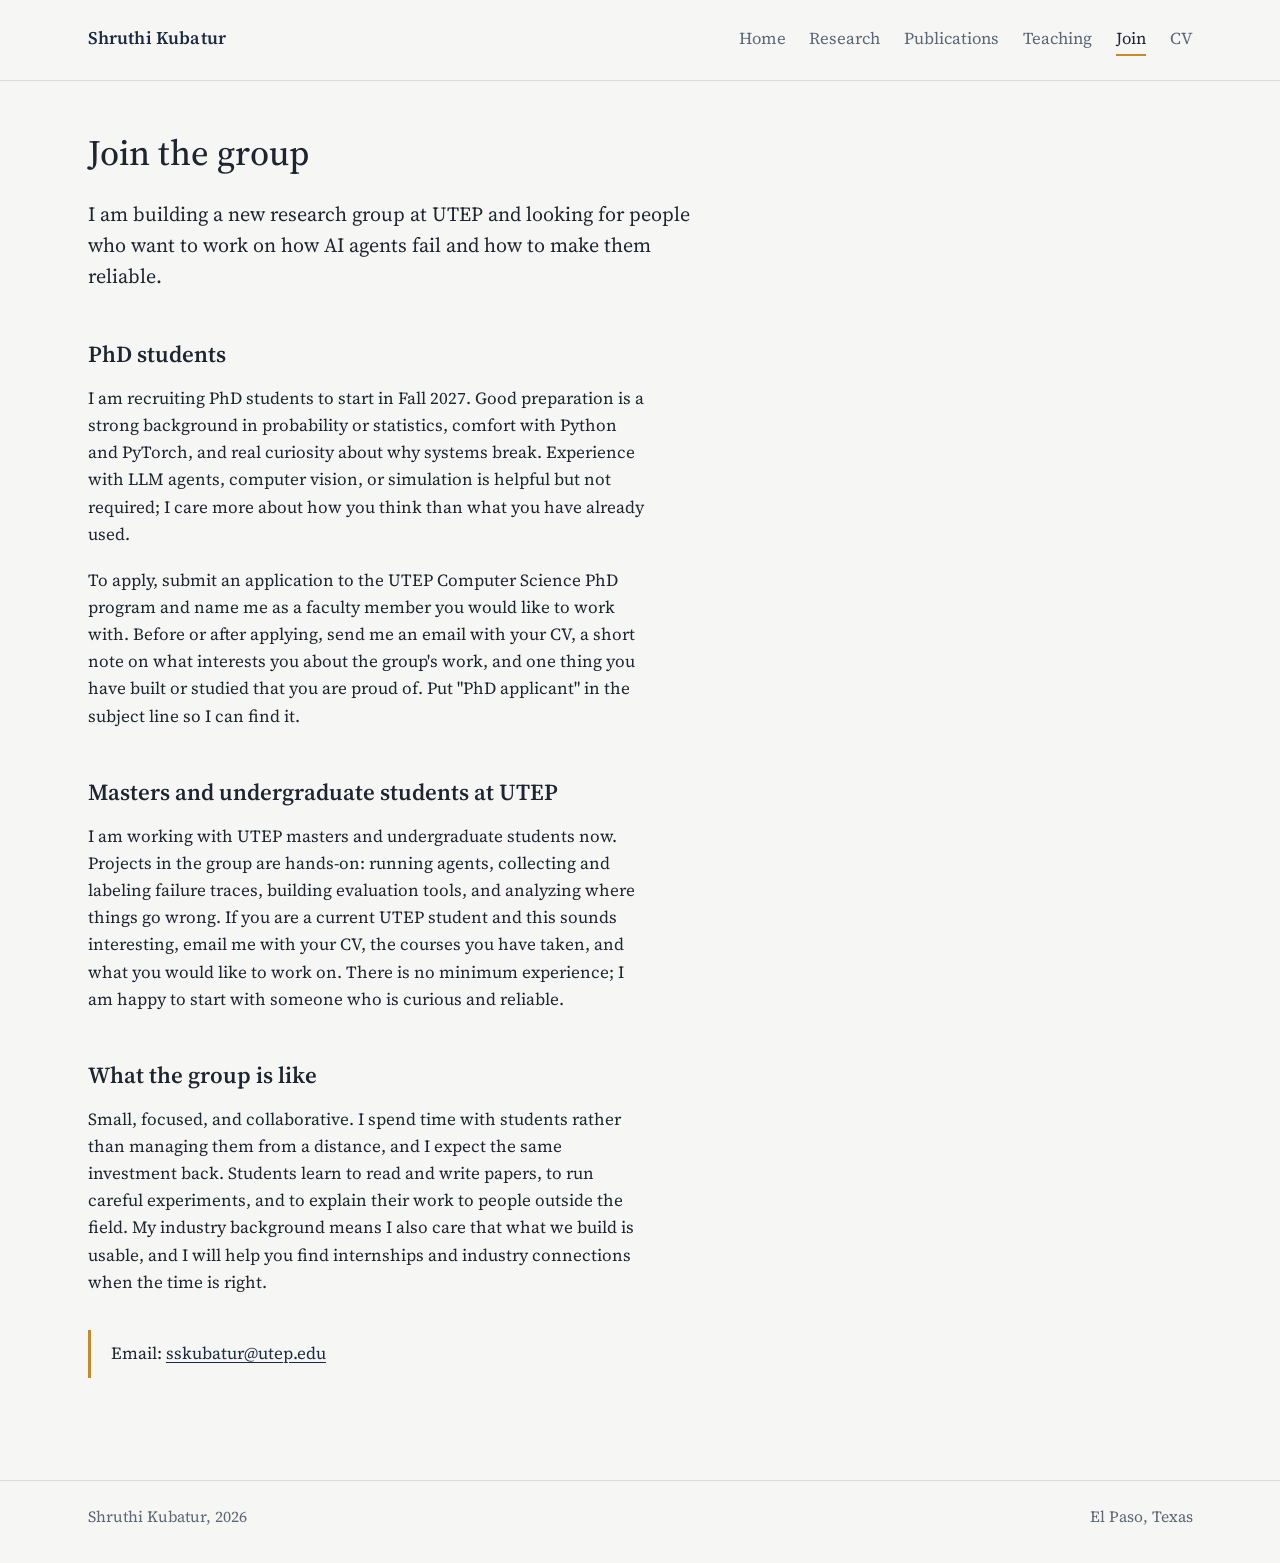
==== join.html @ d02efb8e "Move site to repo root" ====
<!DOCTYPE html>
<html lang="en">
<head>
<meta charset="utf-8">
<meta name="viewport" content="width=device-width, initial-scale=1">
<title>Join | Shruthi Kubatur</title>
<link rel="preconnect" href="https://fonts.googleapis.com">
<link href="https://fonts.googleapis.com/css2?family=Source+Serif+4:opsz,wght@8..60,400;8..60,500;8..60,600&display=swap" rel="stylesheet">
<link rel="stylesheet" href="style.css">
</head>
<body>

<header>
  <div class="wrap">
    <a class="brand" href="index.html">Shruthi Kubatur</a>
    <nav>
      <a href="index.html">Home</a>
      <a href="research.html">Research</a>
      <a href="publications.html">Publications</a>
      <a href="teaching.html">Teaching</a>
      <a href="join.html" aria-current="page">Join</a>
      <a href="assets/cv.pdf">CV</a>
    </nav>
  </div>
</header>

<main>
  <div class="wrap">
    <h1>Join the group</h1>

    <p class="lede">I am building a new research group at UTEP and looking for people who want to work on how AI agents fail and how to make them reliable.</p>

    <h2>PhD students</h2>
    <p>I am recruiting PhD students to start in Fall 2027. Good preparation is a strong background in probability or statistics, comfort with Python and PyTorch, and real curiosity about why systems break. Experience with LLM agents, computer vision, or simulation is helpful but not required; I care more about how you think than what you have already used.</p>
    <p>To apply, submit an application to the UTEP Computer Science PhD program and name me as a faculty member you would like to work with. Before or after applying, send me an email with your CV, a short note on what interests you about the group's work, and one thing you have built or studied that you are proud of. Put "PhD applicant" in the subject line so I can find it.</p>

    <h2>Masters and undergraduate students at UTEP</h2>
    <p>I am working with UTEP masters and undergraduate students now. Projects in the group are hands-on: running agents, collecting and labeling failure traces, building evaluation tools, and analyzing where things go wrong. If you are a current UTEP student and this sounds interesting, email me with your CV, the courses you have taken, and what you would like to work on. There is no minimum experience; I am happy to start with someone who is curious and reliable.</p>

    <h2>What the group is like</h2>
    <p>Small, focused, and collaborative. I spend time with students rather than managing them from a distance, and I expect the same investment back. Students learn to read and write papers, to run careful experiments, and to explain their work to people outside the field. My industry background means I also care that what we build is usable, and I will help you find internships and industry connections when the time is right.</p>

    <div class="note">
      <p>Email: <a href="mailto:sskubatur@utep.edu">sskubatur@utep.edu</a></p>
    </div>
  </div>
</main>

<footer>
  <div class="wrap">
    <span>Shruthi Kubatur, 2026</span>
    <span>El Paso, Texas</span>
  </div>
</footer>

</body>
</html>
---- style.css ----
:root {
  --navy: #1B2A41;
  --paper: #F6F7F5;
  --ink: #1F2530;
  --slate: #5C6675;
  --line: #D9DDD8;
  --amber: #C8892B;
  --measure: 62ch;
}

* { box-sizing: border-box; }

html { font-size: 17px; }

body {
  margin: 0;
  font-family: "Source Serif 4", "Iowan Old Style", Georgia, serif;
  font-optical-sizing: auto;
  color: var(--ink);
  background: var(--paper);
  line-height: 1.6;
  -webkit-font-smoothing: antialiased;
}

a { color: var(--navy); text-decoration-thickness: 1px; text-underline-offset: 3px; }
a:hover { color: var(--amber); }
a:focus-visible { outline: 2px solid var(--amber); outline-offset: 3px; }

.wrap {
  max-width: 68rem;
  margin: 0 auto;
  padding: 0 1.5rem;
}

/* Header */
header {
  border-bottom: 1px solid var(--line);
}
header .wrap {
  display: flex;
  align-items: baseline;
  justify-content: space-between;
  gap: 2rem;
  padding-top: 1.4rem;
  padding-bottom: 1.4rem;
  flex-wrap: wrap;
}
.brand {
  font-weight: 600;
  font-size: 1.05rem;
  text-decoration: none;
  letter-spacing: 0.01em;
}
nav { display: flex; gap: 1.4rem; flex-wrap: wrap; }
nav a { text-decoration: none; color: var(--slate); font-size: 0.98rem; }
nav a[aria-current="page"] { color: var(--ink); border-bottom: 2px solid var(--amber); padding-bottom: 2px; }
nav a:hover { color: var(--ink); }

/* Hero (home only) */
.hero {
  background: var(--navy);
  color: #E8EBEF;
}
.hero .wrap {
  display: grid;
  grid-template-columns: 1.4fr 1fr;
  gap: 3rem;
  align-items: end;
  padding-top: 3.5rem;
}
.hero h1 {
  font-size: clamp(2rem, 4.5vw, 3.2rem);
  font-weight: 500;
  line-height: 1.12;
  margin: 0 0 1rem;
  color: #fff;
  max-width: 16ch;
}
.hero p.role {
  margin: 0 0 2rem;
  color: #B9C2CE;
  font-size: 1.05rem;
  max-width: 34ch;
}
.hero figure { margin: 0; align-self: end; justify-self: end; }
.hero img {
  display: block;
  width: 100%;
  max-width: 300px;
  height: auto;
  -webkit-mask-image: linear-gradient(to right, transparent, #000 18%, #000 82%, transparent),
                      linear-gradient(to bottom, transparent, #000 15%);
  mask-image: linear-gradient(to right, transparent, #000 18%, #000 82%, transparent),
              linear-gradient(to bottom, transparent, #000 15%);
  -webkit-mask-composite: source-in;
  mask-composite: intersect;
}
.trajectory { width: 100%; height: auto; display: block; margin-bottom: 2.5rem; }

/* Main content */
main .wrap { padding-top: 3rem; padding-bottom: 4rem; }
main h1 {
  font-size: 2.1rem;
  font-weight: 500;
  line-height: 1.15;
  margin: 0 0 1.5rem;
}
main h2 {
  font-size: 1.35rem;
  font-weight: 600;
  margin: 2.6rem 0 0.7rem;
}
main h2:first-child { margin-top: 0; }
main p, main li { max-width: var(--measure); }
main p { margin: 0 0 1.1rem; }

.lede { font-size: 1.18rem; line-height: 1.55; }

.note {
  border-left: 3px solid var(--amber);
  padding: 0.6rem 0 0.6rem 1.2rem;
  margin: 2rem 0;
  max-width: var(--measure);
}
.note p { margin: 0; }

.two-col {
  display: grid;
  grid-template-columns: 1fr 1fr;
  gap: 3rem;
}

/* Publication list */
.pubs { list-style: none; padding: 0; margin: 0; }
.pubs li { padding: 0.9rem 0; border-top: 1px solid var(--line); }
.pubs li:last-child { border-bottom: 1px solid var(--line); }
.pubs .title { display: block; font-weight: 600; }
.pubs .venue { color: var(--slate); }
.year-head { color: var(--slate); font-weight: 400; font-size: 1rem; margin: 2.2rem 0 0.4rem; }

/* Plain lists */
main ul.plain { padding-left: 1.1rem; }
main ul.plain li { margin-bottom: 0.5rem; }

dl { max-width: var(--measure); }
dt { font-weight: 600; margin-top: 1rem; }
dd { margin: 0.2rem 0 0; color: var(--ink); }

footer {
  border-top: 1px solid var(--line);
  color: var(--slate);
  font-size: 0.92rem;
}
footer .wrap { padding-top: 1.4rem; padding-bottom: 2rem; display: flex; justify-content: space-between; flex-wrap: wrap; gap: 1rem; }

@media (max-width: 720px) {
  html { font-size: 16px; }
  .hero .wrap { grid-template-columns: 1fr; gap: 1.5rem; }
  .hero figure { justify-self: start; }
  .hero img { max-width: 220px; }
  .two-col { grid-template-columns: 1fr; gap: 1.5rem; }
}

@media (prefers-reduced-motion: no-preference) {
  .trajectory .branch { stroke-dasharray: 260; stroke-dashoffset: 260; animation: draw 1.2s ease-out 0.4s forwards; }
  @keyframes draw { to { stroke-dashoffset: 0; } }
}
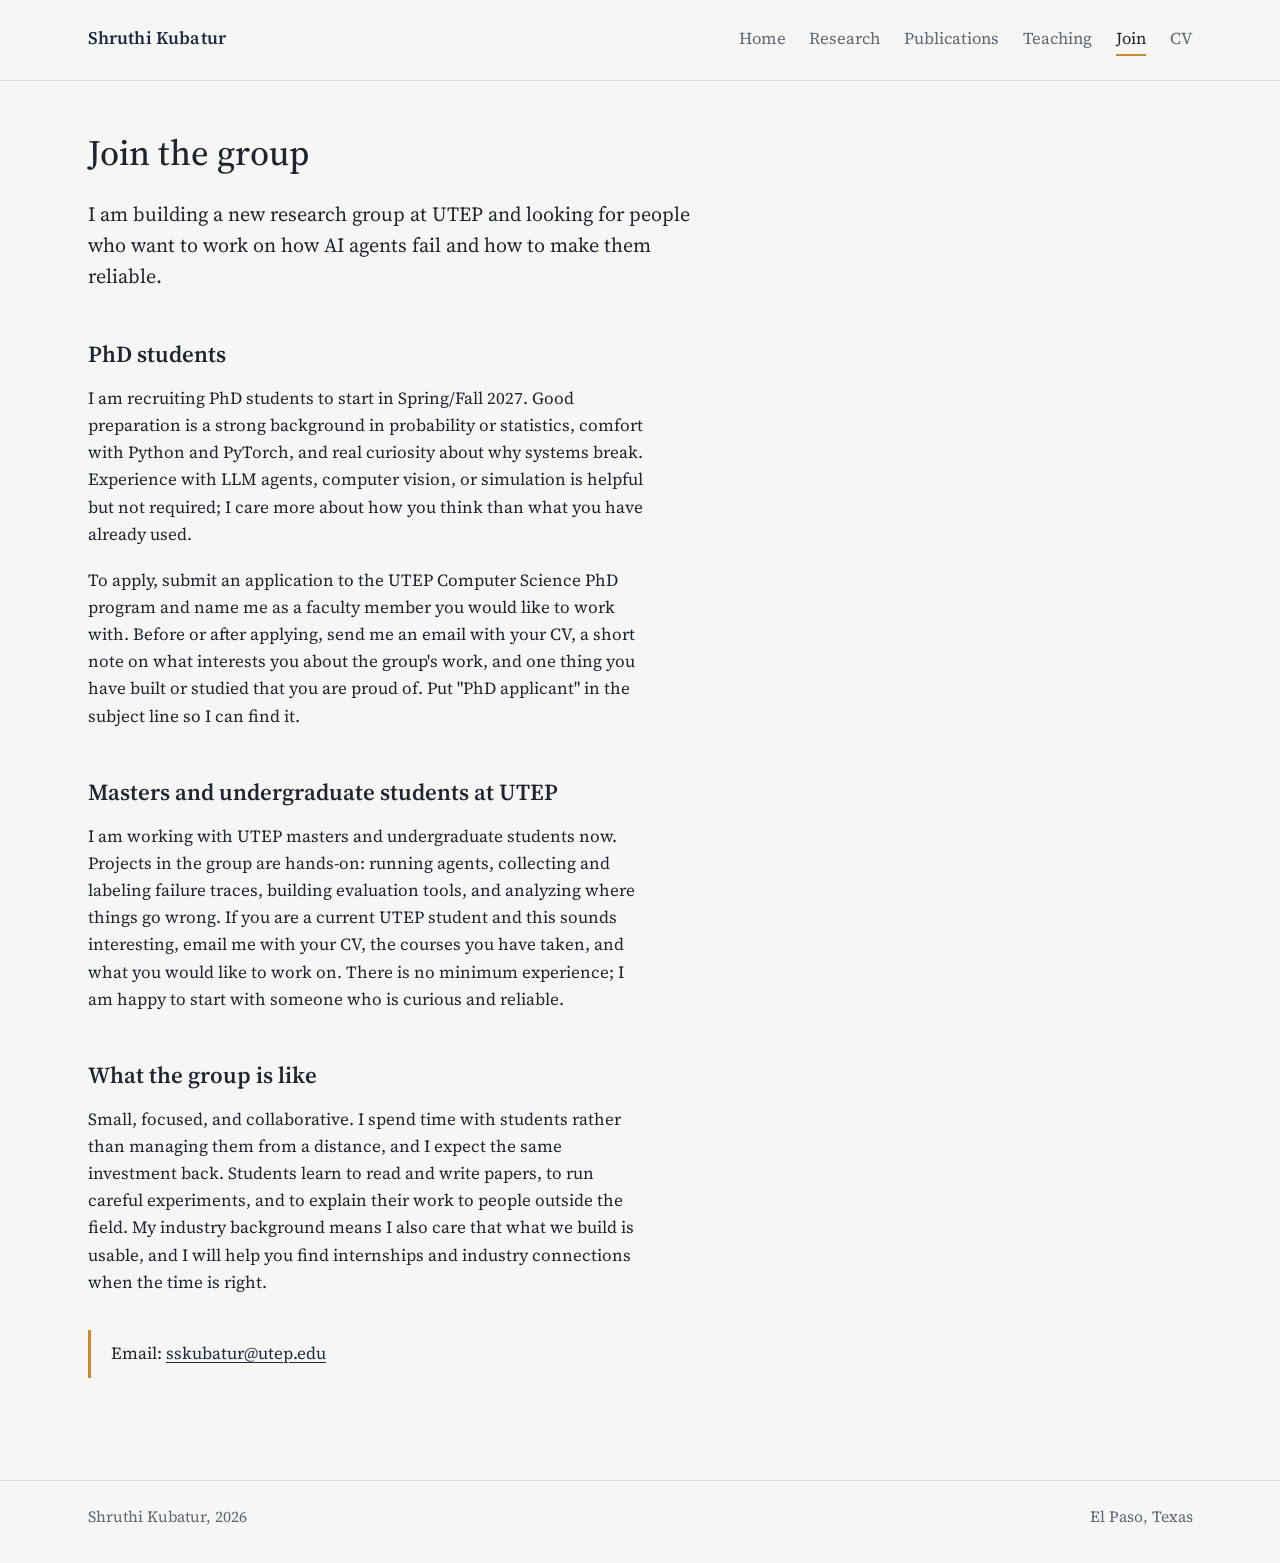
==== commit 7022f83c: "Updated join message." ====
--- a/join.html
+++ b/join.html
@@ -31,7 +31,7 @@
     <p class="lede">I am building a new research group at UTEP and looking for people who want to work on how AI agents fail and how to make them reliable.</p>
 
     <h2>PhD students</h2>
-    <p>I am recruiting PhD students to start in Fall 2027. Good preparation is a strong background in probability or statistics, comfort with Python and PyTorch, and real curiosity about why systems break. Experience with LLM agents, computer vision, or simulation is helpful but not required; I care more about how you think than what you have already used.</p>
+    <p>I am recruiting PhD students to start in Spring/Fall 2027. Good preparation is a strong background in probability or statistics, comfort with Python and PyTorch, and real curiosity about why systems break. Experience with LLM agents, computer vision, or simulation is helpful but not required; I care more about how you think than what you have already used.</p>
     <p>To apply, submit an application to the UTEP Computer Science PhD program and name me as a faculty member you would like to work with. Before or after applying, send me an email with your CV, a short note on what interests you about the group's work, and one thing you have built or studied that you are proud of. Put "PhD applicant" in the subject line so I can find it.</p>
 
     <h2>Masters and undergraduate students at UTEP</h2>
